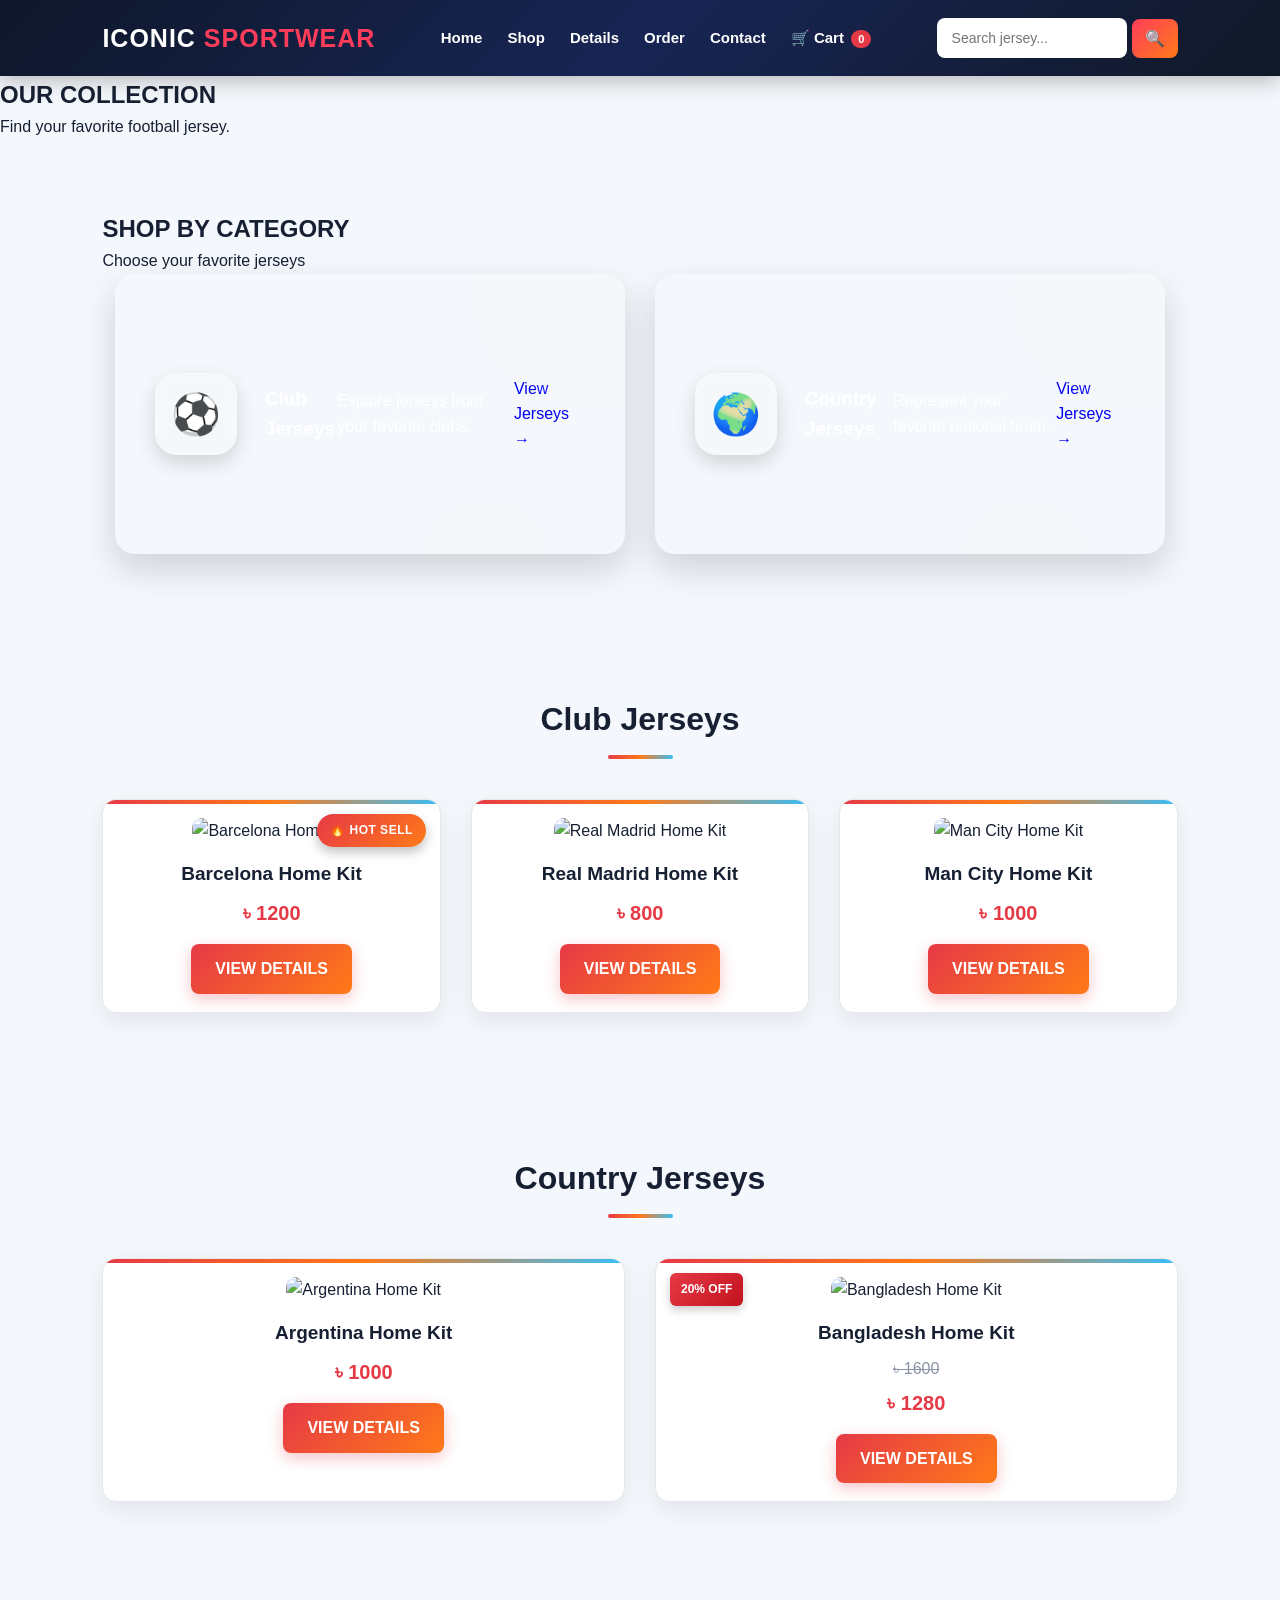
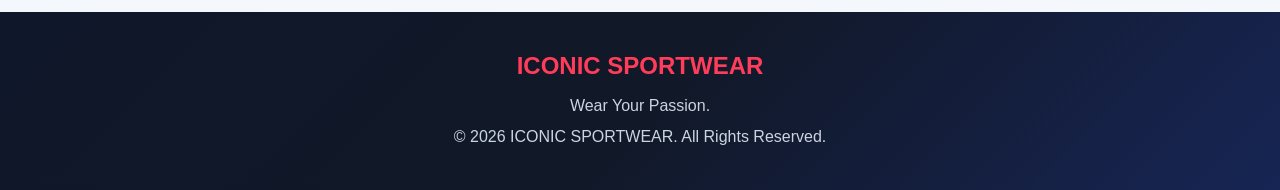
==== shop.html @ 767de51f "Add files via upload" ====
<!DOCTYPE html>
<html lang="en">
<head>
    <meta charset="UTF-8">
    <meta name="viewport" content="width=device-width, initial-scale=1.0">
    <title>ICONIC SPORTWEAR | Shop</title>
    <link rel="stylesheet" href="style.css">
</head>
<body>

    <!-- Navigation Bar -->
    <header>
        <nav class="navbar">
            <a href="index.html" class="logo">
                ICONIC <span>SPORTWEAR</span>
            </a>

            <ul class="nav-links">
                <li><a href="index.html">Home</a></li>
                <li><a href="shop.html">Shop</a></li>
                <li><a href="details.html">Details</a></li>
                <li><a href="order.html">Order</a></li>
                <li><a href="contact.html">Contact</a></li>
                <li>
    <a href="cart.html">
        🛒 Cart
        <span id="cartCount">0</span>
    </a>
</li>
            </ul>
            <div class="search-box">
    <input type="text" id="searchInput" placeholder="Search jersey...">
    <button onclick="searchProduct()">🔍</button>
</div>
        </nav>
    </header>

    <!-- Shop Header -->
    <section class="page-header">
        <h1>OUR COLLECTION</h1>

        <p>
            Find your favorite football jersey.
        </p>
    </section>

    <!-- Category Navigation -->
    <section class="section">
        <h2>SHOP BY CATEGORY</h2>

        <p class="section-subtitle">
            Choose your favorite jerseys
        </p>

        <div class="category-container">

            <div class="category-card">
                <div class="category-icon">⚽</div>

                <h3>Club Jerseys</h3>

                <p>
                    Explore jerseys from your favorite clubs.
                </p>

                <a href="#club" class="text-link">
                    View Jerseys →
                </a>
            </div>

            <div class="category-card">
                <div class="category-icon">🌍</div>

                <h3>Country Jerseys</h3>

                <p>
                    Represent your favorite national team.
                </p>

                <a href="#country" class="text-link">
                    View Jerseys →
                </a>
            </div>

        </div>
    </section>

    <!-- Club Jerseys -->
<section class="section" id="club">

    <h2 class="section-title">Club Jerseys</h2>

    <div class="product-container">

        <div class="product-card">

    <span class="hot-sell">🔥 HOT SELL</span>

    <img src="images/jersey1.jpg" alt="Barcelona Home Kit">

    <h3>Barcelona Home Kit</h3>

    <p class="price">৳ 1200</p>

    <a href="details.html?product=barcelona" class="btn">
        VIEW DETAILS
    </a>

</div>

        <div class="product-card">
            <img src="images/jersey3.jpg" alt="Real Madrid Home Kit">
            <h3>Real Madrid Home Kit</h3>
            <p class="price">৳ 800</p>
            <a href="details.html?product=real-madrid" class="btn">
                VIEW DETAILS
            </a>
        </div>

        <div class="product-card">
            <img src="images/jersey4.jpg" alt="Man City Home Kit">
            <h3>Man City Home Kit</h3>
            <p class="price">৳ 1000</p>
            <a href="details.html?product=man-city" class="btn">
                VIEW DETAILS
            </a>
        </div>

    </div>

</section>


<!-- Country Jerseys -->
<section class="section" id="country">

    <h2 class="section-title">Country Jerseys</h2>

    <div class="product-container">

        <div class="product-card">
            <img src="images/jersey2.jpg" alt="Argentina Home Kit">
            <h3>Argentina Home Kit</h3>
            <p class="price">৳ 1000</p>
            <a href="details.html?product=argentina" class="btn">
                VIEW DETAILS
            </a>
        </div>

        <div class="product-card">

    <span class="sale-badge">20% OFF</span>

    <img src="images/jersey5.jpg" alt="Bangladesh Home Kit">

    <h3>Bangladesh Home Kit</h3>

    <p class="old-price">৳ 1600</p>

    <p class="price">৳ 1280</p>

    <a href="details.html?product=bangladesh" class="btn">
        VIEW DETAILS
    </a>

        </div>

    </div>

</section>
   
    <!-- Footer -->
    <footer>
        <h3>ICONIC SPORTWEAR</h3>

        <p>Wear Your Passion.</p>

        <p>© 2026 ICONIC SPORTWEAR. All Rights Reserved.</p>
    </footer>

    <script src="script.js"></script>
</body>
</html>
---- style.css ----
/* ========================================
   ICONIC SPORTWEAR
   MODERN COLORFUL SPORTS DESIGN
======================================== */

* {
    margin: 0;
    padding: 0;
    box-sizing: border-box;
}

html {
    scroll-behavior: smooth;
}

body {
    font-family: Arial, sans-serif;
    background: #f4f7fb;
    color: #172033;
    line-height: 1.6;
}

a {
    text-decoration: none;
}

img {
    max-width: 100%;
}


/* ========================================
   NAVBAR
======================================== */

.navbar {
    background: linear-gradient(135deg, #0f172a, #172554, #111827);
    padding: 18px 8%;
    display: flex;
    justify-content: space-between;
    align-items: center;
    flex-wrap: wrap;
    gap: 15px;
    box-shadow: 0 5px 20px rgba(0, 0, 0, 0.25);
    position: relative;
    z-index: 100;
}

.logo {
    color: white;
    font-size: 25px;
    font-weight: bold;
    letter-spacing: 1px;
}

.logo span {
    color: #ff3d5a;
}

.nav-links {
    list-style: none;
    display: flex;
    gap: 25px;
    flex-wrap: wrap;
}

.nav-links a {
    color: white;
    font-size: 15px;
    font-weight: bold;
    transition: 0.3s;
}

.nav-links a:hover {
    color: #38bdf8;
}


/* ========================================
   SEARCH BOX
======================================== */

.search-box {
    display: flex;
    align-items: center;
    gap: 5px;
}

.search-wrapper {
    position: relative;
}

.search-box input {
    width: 190px;
    padding: 10px 13px;
    border: 2px solid transparent;
    border-radius: 8px;
    outline: none;
    font-size: 14px;
    transition: 0.3s;
}

.search-box input:focus {
    border-color: #38bdf8;
    box-shadow: 0 0 10px rgba(56, 189, 248, 0.4);
}

.search-box button {
    border: none;
    background: linear-gradient(135deg, #ff3d5a, #ff7a18);
    color: white;
    padding: 10px 13px;
    border-radius: 8px;
    cursor: pointer;
    font-size: 16px;
    transition: 0.3s;
}

.search-box button:hover {
    transform: scale(1.08);
}


/* ========================================
   SEARCH SUGGESTIONS
======================================== */

.suggestions {
    position: absolute;
    top: 47px;
    left: 0;
    width: 240px;
    background: white;
    border-radius: 8px;
    box-shadow: 0 8px 25px rgba(0, 0, 0, 0.2);
    overflow: hidden;
    display: none;
    z-index: 1000;
}

.suggestion-item {
    padding: 12px 15px;
    cursor: pointer;
    color: #172033;
    font-size: 14px;
    border-bottom: 1px solid #e5e7eb;
    transition: 0.2s;
}

.suggestion-item:hover {
    background: #e0f2fe;
    color: #e63946;
}

.suggestion-item:last-child {
    border-bottom: none;
}


/* ========================================
   HERO SECTION
======================================== */

.hero {
    min-height: 540px;

    background:
        linear-gradient(
            90deg,
            rgba(5, 10, 25, 0.95) 15%,
            rgba(15, 23, 42, 0.75) 50%,
            rgba(15, 23, 42, 0.25)
        ),
        url("images/jersey1.jpg");

    background-size: cover;
    background-position: center;

    display: flex;
    align-items: center;

    padding: 70px 8%;

    color: white;
}

.hero-content {
    max-width: 600px;
}

.hero h1 {
    font-size: 55px;
    line-height: 1.1;
    margin-bottom: 20px;
}

.hero h1 span {
    color: #ff3d5a;
}

.hero p {
    font-size: 18px;
    color: #dbeafe;
    margin-bottom: 30px;
}


/* ========================================
   BUTTON
======================================== */

.btn {
    display: inline-block;

    background: linear-gradient(
        135deg,
        #e63946,
        #ff7a18
    );

    color: white;

    padding: 12px 24px;

    border-radius: 8px;

    font-weight: bold;

    transition: 0.3s;

    box-shadow: 0 5px 15px rgba(230, 57, 70, 0.3);
}

.btn:hover {
    transform: translateY(-3px);
    box-shadow: 0 8px 20px rgba(230, 57, 70, 0.45);
}


/* ========================================
   SECTION
======================================== */

.section {
    padding: 70px 8%;
}

.section-title {
    text-align: center;

    font-size: 32px;

    margin-bottom: 40px;

    color: #172033;

    position: relative;
}

.section-title::after {
    content: "";

    display: block;

    width: 65px;
    height: 4px;

    margin: 10px auto 0;

    border-radius: 10px;

    background: linear-gradient(
        90deg,
        #e63946,
        #ff7a18,
        #38bdf8
    );
}


/* ========================================
   PRODUCT CONTAINER
======================================== */

.product-container {
    display: grid;

    grid-template-columns:
        repeat(auto-fit, minmax(230px, 1fr));

    gap: 30px;
}


/* ========================================
   PRODUCT CARD
======================================== */

.product-card {
    position: relative;

    background: white;

    border-radius: 14px;

    padding: 18px;

    text-align: center;

    box-shadow:
        0 8px 25px rgba(15, 23, 42, 0.08);

    border: 1px solid #e5e7eb;

    transition: 0.35s;

    overflow: hidden;
}

.product-card::before {
    content: "";

    position: absolute;

    top: 0;
    left: 0;

    width: 100%;
    height: 4px;

    background: linear-gradient(
        90deg,
        #e63946,
        #ff7a18,
        #38bdf8
    );
}

.product-card:hover {
    transform: translateY(-10px);

    box-shadow:
        0 15px 35px rgba(15, 23, 42, 0.18);
}

.product-card img {
    width: 100%;

    height: 280px;

    object-fit: cover;

    border-radius: 10px;

    margin-bottom: 15px;

    transition: 0.4s;
}

.product-card:hover img {
    transform: scale(1.04);
}

.product-card h3 {
    font-size: 19px;

    margin-bottom: 8px;

    color: #172033;
}

.price {
    color: #e63946;

    font-size: 20px;

    font-weight: bold;

    margin-bottom: 15px;
}


/* ========================================
   HOT SELL BADGE
======================================== */

.hot-sell {
    position: absolute;

    top: 14px;
    right: 14px;

    background: linear-gradient(
        135deg,
        #e63946,
        #ff7a18
    );

    color: white;

    padding: 7px 13px;

    border-radius: 20px;

    font-size: 12px;

    font-weight: bold;

    letter-spacing: 0.5px;

    box-shadow:
        0 5px 12px rgba(0, 0, 0, 0.25);

    z-index: 2;
}


/* ========================================
   SALE BADGE
======================================== */

.sale-badge {
    position: absolute;

    top: 14px;
    left: 14px;

    background: linear-gradient(
        135deg,
        #e63946,
        #c1121f
    );

    color: white;

    padding: 7px 11px;

    border-radius: 6px;

    font-size: 12px;

    font-weight: bold;

    z-index: 2;

    box-shadow:
        0 4px 10px rgba(0, 0, 0, 0.2);
}


/* ========================================
   OLD PRICE
======================================== */

.old-price {
    text-decoration: line-through;

    color: #8b95a5;

    font-size: 16px;

    margin-bottom: 5px;
}

.discount {
    display: inline-block;

    background: #16a34a;

    color: white;

    padding: 5px 10px;

    border-radius: 5px;

    font-size: 13px;

    font-weight: bold;

    margin-bottom: 15px;
}


/* ========================================
   OFFER SECTION
======================================== */

.offer-section {
    margin: 30px 8% 70px;

    padding: 45px;

    border-radius: 18px;

    background:
        linear-gradient(
            135deg,
            #172554,
            #1e3a8a,
            #7f1d1d
        );

    color: white;

    text-align: center;

    box-shadow:
        0 12px 30px rgba(15, 23, 42, 0.2);
}

.offer-section h2 {
    font-size: 35px;

    margin-bottom: 10px;
}

.offer-section p {
    color: #dbeafe;

    margin-bottom: 20px;
}


/* ========================================
   DETAILS PAGE
======================================== */

.details-section {
    display: flex;

    justify-content: center;

    align-items: center;

    gap: 60px;

    padding: 80px 8%;

    background:
        linear-gradient(
            135deg,
            #f8fafc,
            #e0f2fe
        );

    min-height: 600px;

    flex-wrap: wrap;
}

.details-image {
    background: white;

    padding: 15px;

    border-radius: 16px;

    box-shadow:
        0 12px 30px rgba(15, 23, 42, 0.15);
}

.details-image img {
    width: 370px;

    height: 430px;

    object-fit: cover;

    border-radius: 10px;
}

.details-info {
    max-width: 470px;
}

.small-title {
    color: #e63946;

    font-weight: bold;

    letter-spacing: 2px;

    font-size: 13px;

    margin-bottom: 10px;
}

.details-info h2 {
    font-size: 38px;

    line-height: 1.2;

    margin-bottom: 15px;

    color: #172033;
}

.details-info p:not(.small-title) {
    color: #64748b;

    line-height: 1.8;

    margin-bottom: 20px;
}

.details-price {
    color: #e63946 !important;

    font-size: 29px;

    font-weight: bold;
}

.details-info h3 {
    margin-bottom: 15px;
}


/* ========================================
   SIZE BUTTONS
======================================== */

.sizes {
    display: flex;

    gap: 10px;

    margin-bottom: 30px;
}

.sizes span {
    border: 2px solid #cbd5e1;

    background: white;

    padding: 9px 18px;

    border-radius: 7px;

    font-weight: bold;

    cursor: pointer;

    transition: 0.3s;
}

.sizes span:hover {
    background: #172554;

    color: white;

    border-color: #172554;
}


/* ========================================
   ORDER FORM
======================================== */

.form-section {
    max-width: 650px;

    margin: 60px auto;

    padding: 40px;

    background: white;

    border-radius: 15px;

    box-shadow:
        0 10px 30px rgba(15, 23, 42, 0.1);

    border-top: 5px solid #e63946;
}

.form-section h2 {
    text-align: center;

    font-size: 30px;

    margin-bottom: 30px;

    color: #172033;
}

.form-section label,
.contact-form label {
    display: block;

    font-weight: bold;

    margin-bottom: 8px;

    color: #334155;
}

.form-section input,
.form-section select,
.form-section textarea,
.contact-form input,
.contact-form textarea {
    width: 100%;

    padding: 13px;

    margin-bottom: 20px;

    border: 1px solid #cbd5e1;

    border-radius: 7px;

    outline: none;

    font-family: Arial, sans-serif;

    font-size: 15px;

    transition: 0.3s;
}

.form-section input:focus,
.form-section select:focus,
.form-section textarea:focus,
.contact-form input:focus,
.contact-form textarea:focus {
    border-color: #38bdf8;

    box-shadow:
        0 0 8px rgba(56, 189, 248, 0.25);
}

.form-section textarea,
.contact-form textarea {
    resize: vertical;
}

.form-section .btn,
.contact-form .btn {
    border: none;

    cursor: pointer;
}

#orderMessage,
#contactMessage {
    margin-top: 20px;

    color: #16803c;

    font-weight: bold;

    background: #dcfce7;

    padding: 12px;

    border-radius: 6px;
}


/* ========================================
   CONTACT SECTION
======================================== */

.contact-section {
    display: flex;

    justify-content: center;

    gap: 40px;

    padding: 70px 8%;

    flex-wrap: wrap;
}

.contact-info,
.contact-form {
    background: white;

    padding: 40px;

    border-radius: 15px;

    box-shadow:
        0 10px 30px rgba(15, 23, 42, 0.1);

    flex: 1;

    min-width: 280px;

    max-width: 500px;
}

.contact-info {
    background:
        linear-gradient(
            135deg,
            #172554,
            #0f172a
        );

    color: white;
}

.contact-info h2,
.contact-form h2 {
    margin-bottom: 20px;

    font-size: 28px;
}

.contact-info > p {
    color: #dbeafe;

    line-height: 1.8;

    margin-bottom: 25px;
}

.contact-item {
    margin-bottom: 22px;

    padding: 15px;

    border-left: 3px solid #38bdf8;

    background: rgba(255, 255, 255, 0.06);

    border-radius: 5px;
}

.contact-item h3 {
    margin-bottom: 5px;

    color: #38bdf8;
}

.contact-item p {
    color: #e2e8f0;
}


/* ========================================
   FOOTER
======================================== */

footer {
    background:
        linear-gradient(
            135deg,
            #0f172a,
            #111827,
            #172554
        );

    color: white;

    text-align: center;

    padding: 35px 20px;

    margin-top: 40px;
}

footer h3 {
    font-size: 24px;

    margin-bottom: 8px;

    color: #ff3d5a;
}

footer p {
    color: #cbd5e1;

    margin-bottom: 5px;
}


/* ========================================
   MOBILE RESPONSIVE
======================================== */

@media (max-width: 768px) {

    .navbar {
        justify-content: center;

        text-align: center;
    }

    .nav-links {
        justify-content: center;

        gap: 15px;
    }

    .search-box {
        width: 100%;

        justify-content: center;
    }

    .search-box input {
        width: 220px;
    }

    .hero {
        min-height: 480px;

        text-align: center;

        justify-content: center;

        padding: 50px 6%;
    }

    .hero h1 {
        font-size: 40px;
    }

    .hero p {
        font-size: 16px;
    }

    .section {
        padding: 50px 6%;
    }

    .section-title {
        font-size: 28px;
    }

    .details-section {
        padding: 50px 6%;

        gap: 35px;
    }

    .details-image img {
        width: 300px;

        height: 360px;
    }

    .details-info {
        text-align: center;
    }

    .sizes {
        justify-content: center;
    }

    .form-section {
        margin: 40px 6%;

        padding: 30px 22px;
    }

    .contact-section {
        padding: 50px 6%;
    }

    .offer-section {
        margin: 20px 6% 50px;

        padding: 35px 20px;
    }

    .offer-section h2 {
        font-size: 28px;
    }
}


/* ========================================
   SMALL MOBILE
======================================== */

@media (max-width: 480px) {

    .logo {
        font-size: 21px;
    }

    .nav-links {
        gap: 10px;

        font-size: 13px;
    }

    .hero h1 {
        font-size: 34px;
    }

    .product-card img {
        height: 250px;
    }

    .details-info h2 {
        font-size: 30px;
    }

    .details-image img {
        width: 270px;

        height: 330px;
    }
}
/* ========================================
   SHOP BY CATEGORY
======================================== */

.category-section {
    padding: 80px 8%;

    background:
        linear-gradient(
            135deg,
            #f8fafc,
            #e0f2fe,
            #fff1f2
        );

    position: relative;
    overflow: hidden;
}


/* Decorative circles */

.category-section::before {
    content: "";

    position: absolute;

    width: 220px;
    height: 220px;

    background: rgba(56, 189, 248, 0.12);

    border-radius: 50%;

    top: -80px;
    left: -70px;
}

.category-section::after {
    content: "";

    position: absolute;

    width: 250px;
    height: 250px;

    background: rgba(230, 57, 70, 0.10);

    border-radius: 50%;

    bottom: -100px;
    right: -80px;
}


/* Heading */

.category-heading {
    text-align: center;

    max-width: 650px;

    margin: 0 auto 45px;

    position: relative;

    z-index: 2;
}

.category-subtitle {
    color: #e63946;

    font-size: 13px;

    font-weight: bold;

    letter-spacing: 2px;

    margin-bottom: 8px;
}

.category-heading h2 {
    font-size: 38px;

    color: #172033;

    margin-bottom: 10px;

    text-transform: uppercase;
}

.category-heading h2::after {
    content: "";

    display: block;

    width: 70px;
    height: 4px;

    margin: 12px auto 0;

    border-radius: 10px;

    background:
        linear-gradient(
            90deg,
            #e63946,
            #ff7a18,
            #38bdf8
        );
}

.category-heading > p:last-child {
    color: #64748b;

    font-size: 16px;
}


/* Category Container */

.category-container {
    display: grid;

    grid-template-columns:
        repeat(2, 1fr);

    gap: 30px;

    max-width: 1000px;

    margin: auto;

    position: relative;

    z-index: 2;
}


/* Category Card */

.category-card {
    position: relative;

    min-height: 260px;

    padding: 35px;

    border-radius: 18px;

    overflow: hidden;

    color: white;

    display: flex;

    align-items: center;

    transition: 0.4s;

    box-shadow:
        0 12px 30px rgba(15, 23, 42, 0.15);
}

.category-card:hover {
    transform: translateY(-10px);

    box-shadow:
        0 20px 40px rgba(15, 23, 42, 0.22);
}


/* Club Card */

.club-card {
    background:
        linear-gradient(
            135deg,
            #172554,
            #1d4ed8,
            #38bdf8
        );
}


/* Country Card */

.country-card {
    background:
        linear-gradient(
            135deg,
            #7f1d1d,
            #e63946,
            #ff7a18
        );
}


/* Decorative circle inside cards */

.category-card::before {
    content: "";

    position: absolute;

    width: 180px;
    height: 180px;

    border-radius: 50%;

    background: rgba(255, 255, 255, 0.10);

    right: -50px;
    top: -50px;
}

.category-card::after {
    content: "";

    position: absolute;

    width: 100px;
    height: 100px;

    border-radius: 50%;

    background: rgba(255, 255, 255, 0.08);

    right: 70px;
    bottom: -50px;
}


/* Icon */

.category-icon {
    width: 75px;
    height: 75px;

    min-width: 75px;

    border-radius: 20px;

    display: flex;

    justify-content: center;

    align-items: center;

    font-size: 38px;

    background: rgba(255, 255, 255, 0.16);

    border: 1px solid rgba(255, 255, 255, 0.25);

    backdrop-filter: blur(5px);

    margin-right: 25px;

    transition: 0.4s;
}

.category-card:hover .category-icon {
    transform: rotate(-8deg) scale(1.1);

    background: rgba(255, 255, 255, 0.25);
}


/* Content */

.category-content {
    position: relative;

    z-index: 3;
}

.category-content h3 {
    font-size: 27px;

    margin-bottom: 8px;
}

.category-content p {
    color: #e0f2fe;

    margin-bottom: 20px;

    line-height: 1.6;
}


/* Explore Button */

.category-btn {
    display: inline-block;

    color: white;

    font-size: 14px;

    font-weight: bold;

    padding: 9px 16px;

    border-radius: 7px;

    background: rgba(255, 255, 255, 0.16);

    border: 1px solid rgba(255, 255, 255, 0.3);

    transition: 0.3s;
}

.category-btn:hover {
    background: white;

    color: #172554;

    transform: translateX(5px);
}


/* ========================================
   CATEGORY MOBILE
======================================== */

@media (max-width: 768px) {

    .category-section {
        padding: 60px 6%;
    }

    .category-heading h2 {
        font-size: 30px;
    }

    .category-container {
        grid-template-columns: 1fr;
    }

    .category-card {
        min-height: 230px;

        padding: 28px;
    }

}

@media (max-width: 480px) {

    .category-card {
        flex-direction: column;

        text-align: center;

        justify-content: center;
    }

    .category-icon {
        margin-right: 0;

        margin-bottom: 20px;
    }

    .category-content h3 {
        font-size: 24px;
    }

}
/* ========================================
   ORDER - SELECTED JERSEY
======================================== */

.selected-jersey {
    width: 100%;

    padding: 14px 15px;

    margin-bottom: 12px;

    background: linear-gradient(
        135deg,
        #eff6ff,
        #fef2f2
    );

    border: 2px solid #dbeafe;

    border-radius: 8px;

    color: #172033;

    font-weight: bold;

    font-size: 16px;
}

.stock-info {
    display: inline-block;

    margin-bottom: 22px;

    padding: 7px 12px;

    border-radius: 6px;

    background: #dcfce7;

    color: #166534;

    font-size: 14px;
}

.stock-info strong {
    color: #15803d;
}
/* ========================================
   ADD TO CART
======================================== */

.cart-btn {
    display: inline-block;

    padding: 12px 22px;

    margin-right: 10px;

    border: 2px solid #e63946;

    border-radius: 8px;

    background: white;

    color: #e63946;

    font-weight: bold;

    cursor: pointer;

    transition: 0.3s;
}

.cart-btn:hover {
    background: #e63946;

    color: white;

    transform: translateY(-3px);
}


/* ========================================
   CART PAGE
======================================== */

.cart-section {
    min-height: 550px;

    padding: 70px 8%;

    background:
        linear-gradient(
            135deg,
            #f8fafc,
            #e0f2fe
        );
}

.cart-section > h2 {
    text-align: center;

    font-size: 35px;

    margin-bottom: 40px;
}

.cart-item {
    display: flex;

    align-items: center;

    gap: 20px;

    background: white;

    padding: 20px;

    margin-bottom: 15px;

    border-radius: 12px;

    box-shadow:
        0 5px 18px rgba(0, 0, 0, 0.08);
}

.cart-item img {
    width: 90px;

    height: 100px;

    object-fit: cover;

    border-radius: 8px;
}

.cart-item-info {
    flex: 1;
}

.cart-item-info h3 {
    margin-bottom: 5px;
}

.cart-item-info p {
    color: #e63946;

    font-weight: bold;
}

.cart-quantity {
    display: flex;

    align-items: center;

    gap: 10px;
}

.cart-quantity button {
    border: none;

    background: #172554;

    color: white;

    width: 30px;

    height: 30px;

    border-radius: 5px;

    cursor: pointer;
}

.remove-cart {
    border: none;

    background: #fee2e2;

    color: #dc2626;

    padding: 8px 12px;

    border-radius: 6px;

    cursor: pointer;

    font-weight: bold;
}

.cart-total {
    background: white;

    padding: 25px;

    margin-top: 30px;

    border-radius: 12px;

    text-align: right;

    box-shadow:
        0 5px 18px rgba(0, 0, 0, 0.08);
}

.cart-total h3 {
    font-size: 24px;

    margin-bottom: 20px;
}

#cartTotal {
    color: #e63946;
}


/* Cart Count */

#cartCount {
    background: #e63946;

    color: white;

    font-size: 11px;

    padding: 3px 7px;

    border-radius: 20px;

    margin-left: 3px;
}


/* Empty Cart */

.empty-cart {
    text-align: center;

    padding: 60px 20px;

    color: #64748b;

    font-size: 18px;
}


/* Mobile */

@media (max-width: 600px) {

    .cart-item {
        flex-wrap: wrap;
    }

    .cart-item img {
        width: 75px;

        height: 85px;
    }

    .cart-total {
        text-align: center;
    }

    .cart-btn {
        margin-bottom: 10px;
    }

}
/* ========================================
   PROFESSIONAL CATEGORY SECTION
======================================== */

.category-section {
    padding: 90px 8%;

    background:
        linear-gradient(
            135deg,
            #f8fafc 0%,
            #eef6ff 50%,
            #fff5f5 100%
        );

    position: relative;

    overflow: hidden;
}


/* Decorative background */

.category-section::before {
    content: "";

    position: absolute;

    width: 300px;
    height: 300px;

    border-radius: 50%;

    background: rgba(56, 189, 248, 0.10);

    top: -140px;
    left: -100px;
}

.category-section::after {
    content: "";

    position: absolute;

    width: 300px;
    height: 300px;

    border-radius: 50%;

    background: rgba(230, 57, 70, 0.08);

    bottom: -150px;
    right: -100px;
}


/* Heading */

.category-heading {
    text-align: center;

    max-width: 700px;

    margin: 0 auto 50px;

    position: relative;

    z-index: 2;
}

.category-subtitle {
    color: #e63946 !important;

    font-size: 13px !important;

    font-weight: bold;

    letter-spacing: 3px;

    margin-bottom: 8px !important;
}

.category-heading h2 {
    font-size: 40px;

    color: #172033;

    text-transform: uppercase;

    margin-bottom: 12px;
}

.category-heading h2::after {
    content: "";

    display: block;

    width: 70px;
    height: 4px;

    margin: 12px auto 0;

    border-radius: 10px;

    background:
        linear-gradient(
            90deg,
            #e63946,
            #ff7a18,
            #38bdf8
        );
}

.category-heading > p:last-child {
    color: #64748b !important;

    font-size: 16px;

    margin: 0;
}


/* Cards container */

.category-container {
    display: grid;

    grid-template-columns:
        repeat(2, minmax(0, 1fr));

    gap: 30px;

    max-width: 1050px;

    margin: auto;

    position: relative;

    z-index: 2;
}


/* Main card */

.category-card {
    position: relative;

    min-height: 280px;

    padding: 40px;

    border-radius: 20px;

    overflow: hidden;

    display: flex;

    align-items: center;

    color: white !important;

    box-shadow:
        0 15px 35px rgba(15, 23, 42, 0.16);

    transition:
        transform 0.35s ease,
        box-shadow 0.35s ease;
}

.category-card:hover {
    transform: translateY(-10px);

    box-shadow:
        0 22px 45px rgba(15, 23, 42, 0.25);
}


/* Club */

.club-card {
    background:
        linear-gradient(
            135deg,
            #0f172a,
            #172554,
            #2563eb
        ) !important;
}


/* Country */

.country-card {
    background:
        linear-gradient(
            135deg,
            #450a0a,
            #b91c1c,
            #f97316
        ) !important;
}


/* Decorative card circle */

.category-card::before {
    content: "";

    position: absolute;

    width: 230px;
    height: 230px;

    border-radius: 50%;

    right: -80px;
    top: -100px;

    background:
        rgba(255, 255, 255, 0.09);
}

.category-card::after {
    content: "";

    position: absolute;

    width: 120px;
    height: 120px;

    border-radius: 50%;

    right: 80px;
    bottom: -70px;

    background:
        rgba(255, 255, 255, 0.07);
}


/* Icon */

.category-icon {
    width: 82px;
    height: 82px;

    min-width: 82px;

    border-radius: 22px;

    display: flex;

    justify-content: center;

    align-items: center;

    font-size: 40px;

    background:
        rgba(255, 255, 255, 0.14);

    border:
        1px solid rgba(255, 255, 255, 0.25);

    box-shadow:
        0 8px 20px rgba(0, 0, 0, 0.15);

    margin-right: 28px;

    position: relative;

    z-index: 3;

    transition: 0.35s;
}

.category-card:hover .category-icon {
    transform:
        rotate(-8deg)
        scale(1.08);

    background:
        rgba(255, 255, 255, 0.23);
}


/* Content */

.category-content {
    position: relative;

    z-index: 3;
}

.category-label {
    display: inline-block;

    color: #bae6fd;

    font-size: 11px;

    font-weight: bold;

    letter-spacing: 2px;

    margin-bottom: 7px;
}

.country-card .category-label {
    color: #fed7aa;
}

.category-content h3 {
    color: white !important;

    font-size: 30px;

    margin-bottom: 8px;
}

.category-content p {
    color: #e2e8f0 !important;

    font-size: 15px;

    line-height: 1.6;

    margin-bottom: 22px;
}


/* Button */

.category-btn {
    display: inline-flex;

    align-items: center;

    gap: 10px;

    padding: 10px 17px;

    border-radius: 8px;

    background: white;

    color: #172033 !important;

    font-size: 13px;

    font-weight: bold;

    transition: 0.3s;
}

.category-btn span {
    font-size: 18px;

    transition: 0.3s;
}

.category-btn:hover {
    background: #38bdf8;

    color: white !important;
}

.country-card .category-btn:hover {
    background: #ffedd5;

    color: #9a3412 !important;
}

.category-btn:hover span {
    transform: translateX(5px);
}


/* ========================================
   MOBILE
======================================== */

@media (max-width: 768px) {

    .category-section {
        padding: 65px 6%;
    }

    .category-heading h2 {
        font-size: 31px;
    }

    .category-container {
        grid-template-columns: 1fr;
    }

    .category-card {
        min-height: 250px;

        padding: 30px;
    }

}


@media (max-width: 480px) {

    .category-card {
        flex-direction: column;

        text-align: center;
    }

    .category-icon {
        margin-right: 0;

        margin-bottom: 20px;
    }

    .category-content h3 {
        font-size: 26px;
    }

}
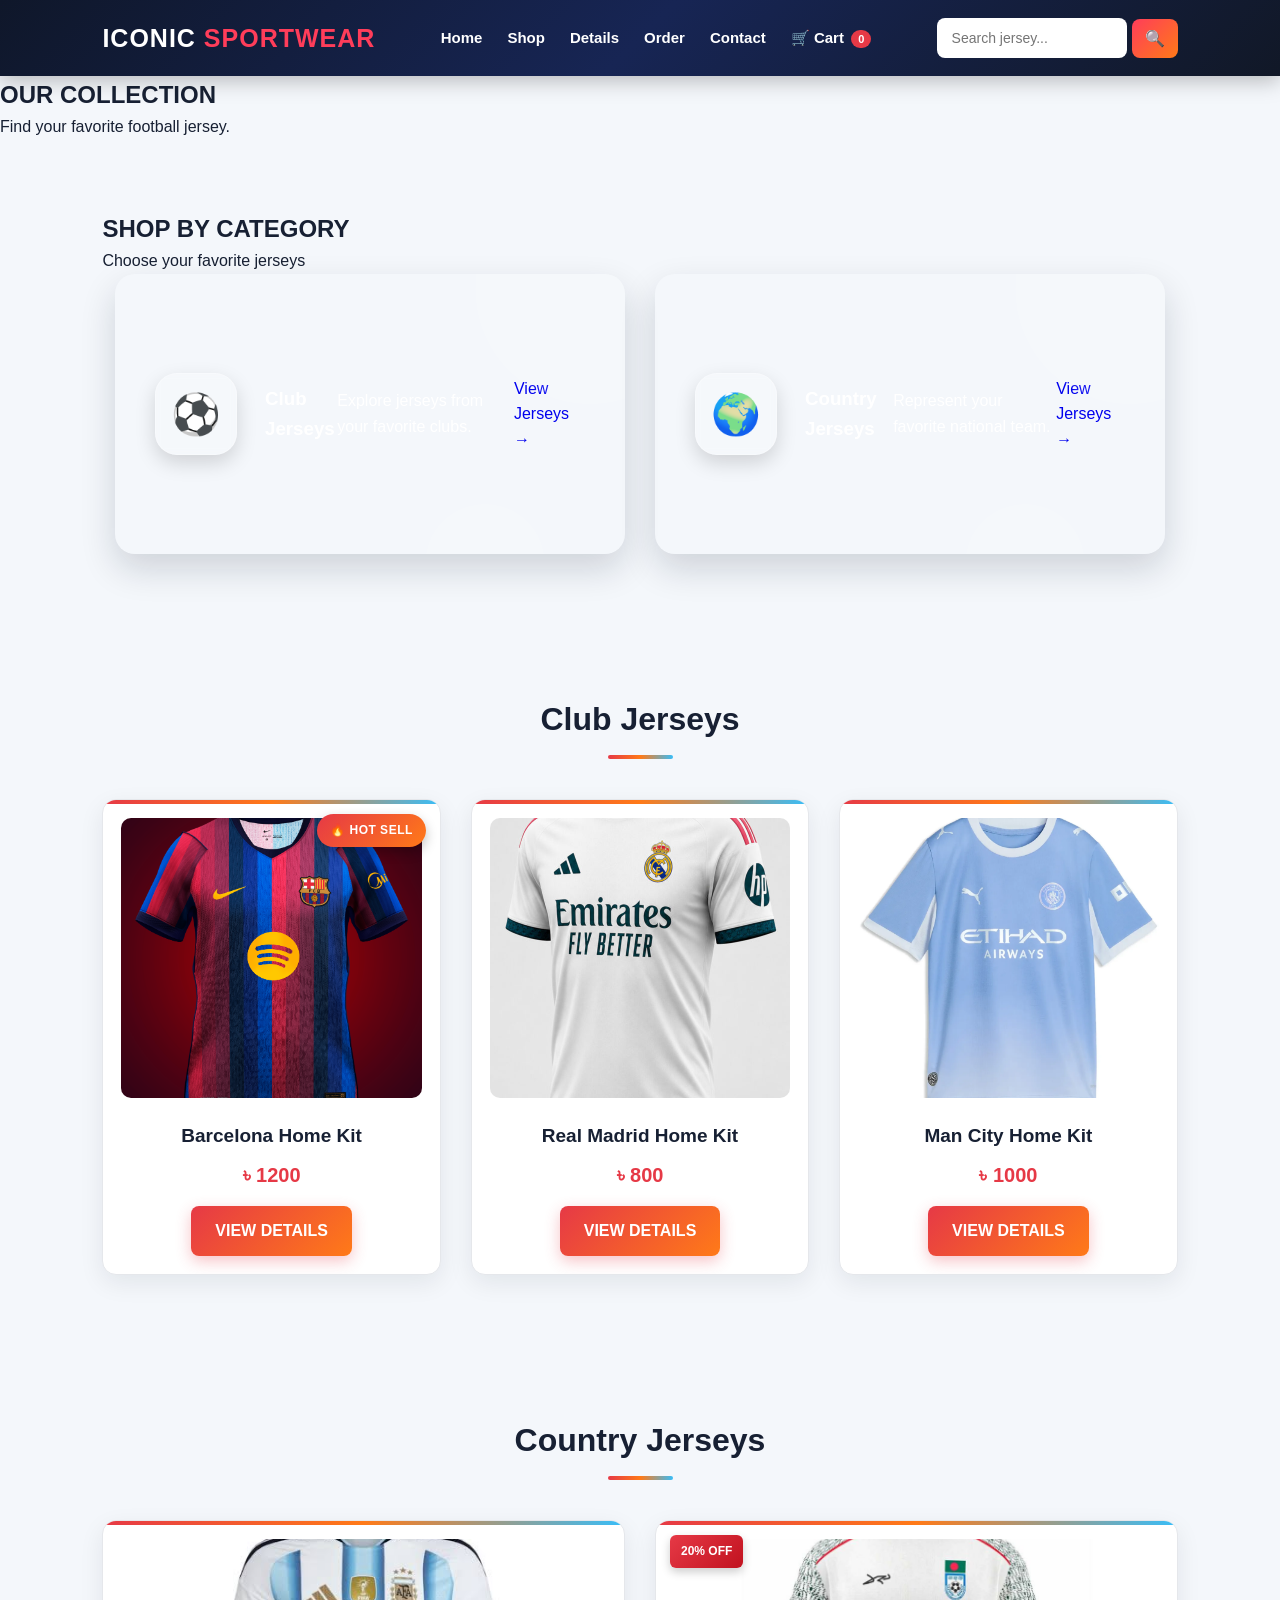
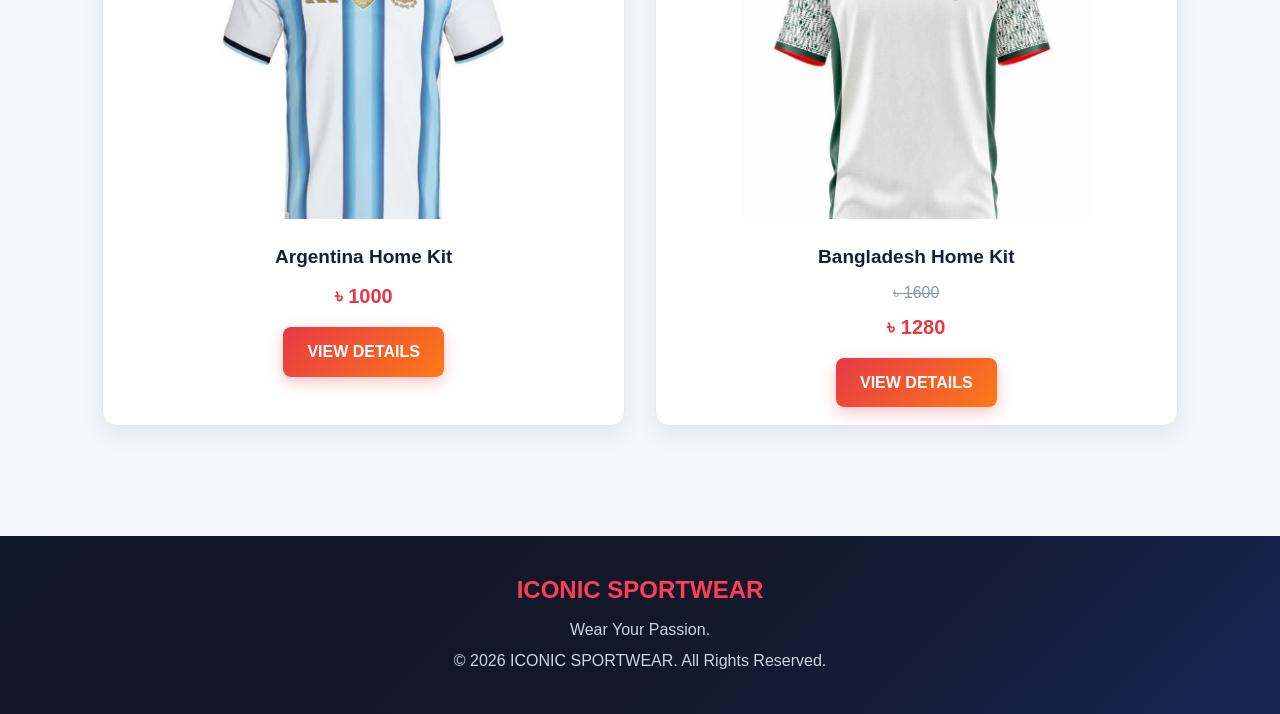
==== commit 7d1797e9: "Update shop.html" ====
--- a/shop.html
+++ b/shop.html
@@ -97,7 +97,7 @@
 
     <span class="hot-sell">🔥 HOT SELL</span>
 
-    <img src="images/jersey1.jpg" alt="Barcelona Home Kit">
+    <img src="jersey1.jpg" alt="Barcelona Home Kit">
 
     <h3>Barcelona Home Kit</h3>
 
@@ -110,7 +110,7 @@
 </div>
 
         <div class="product-card">
-            <img src="images/jersey3.jpg" alt="Real Madrid Home Kit">
+            <img src="jersey3.jpg" alt="Real Madrid Home Kit">
             <h3>Real Madrid Home Kit</h3>
             <p class="price">৳ 800</p>
             <a href="details.html?product=real-madrid" class="btn">
@@ -119,7 +119,7 @@
         </div>
 
         <div class="product-card">
-            <img src="images/jersey4.jpg" alt="Man City Home Kit">
+            <img src="jersey4.jpg" alt="Man City Home Kit">
             <h3>Man City Home Kit</h3>
             <p class="price">৳ 1000</p>
             <a href="details.html?product=man-city" class="btn">
@@ -140,7 +140,7 @@
     <div class="product-container">
 
         <div class="product-card">
-            <img src="images/jersey2.jpg" alt="Argentina Home Kit">
+            <img src="jersey2.jpg" alt="Argentina Home Kit">
             <h3>Argentina Home Kit</h3>
             <p class="price">৳ 1000</p>
             <a href="details.html?product=argentina" class="btn">
@@ -152,7 +152,7 @@
 
     <span class="sale-badge">20% OFF</span>
 
-    <img src="images/jersey5.jpg" alt="Bangladesh Home Kit">
+    <img src="jersey5.jpg" alt="Bangladesh Home Kit">
 
     <h3>Bangladesh Home Kit</h3>
 
@@ -181,4 +181,4 @@
 
     <script src="script.js"></script>
 </body>
-</html>+</html>
